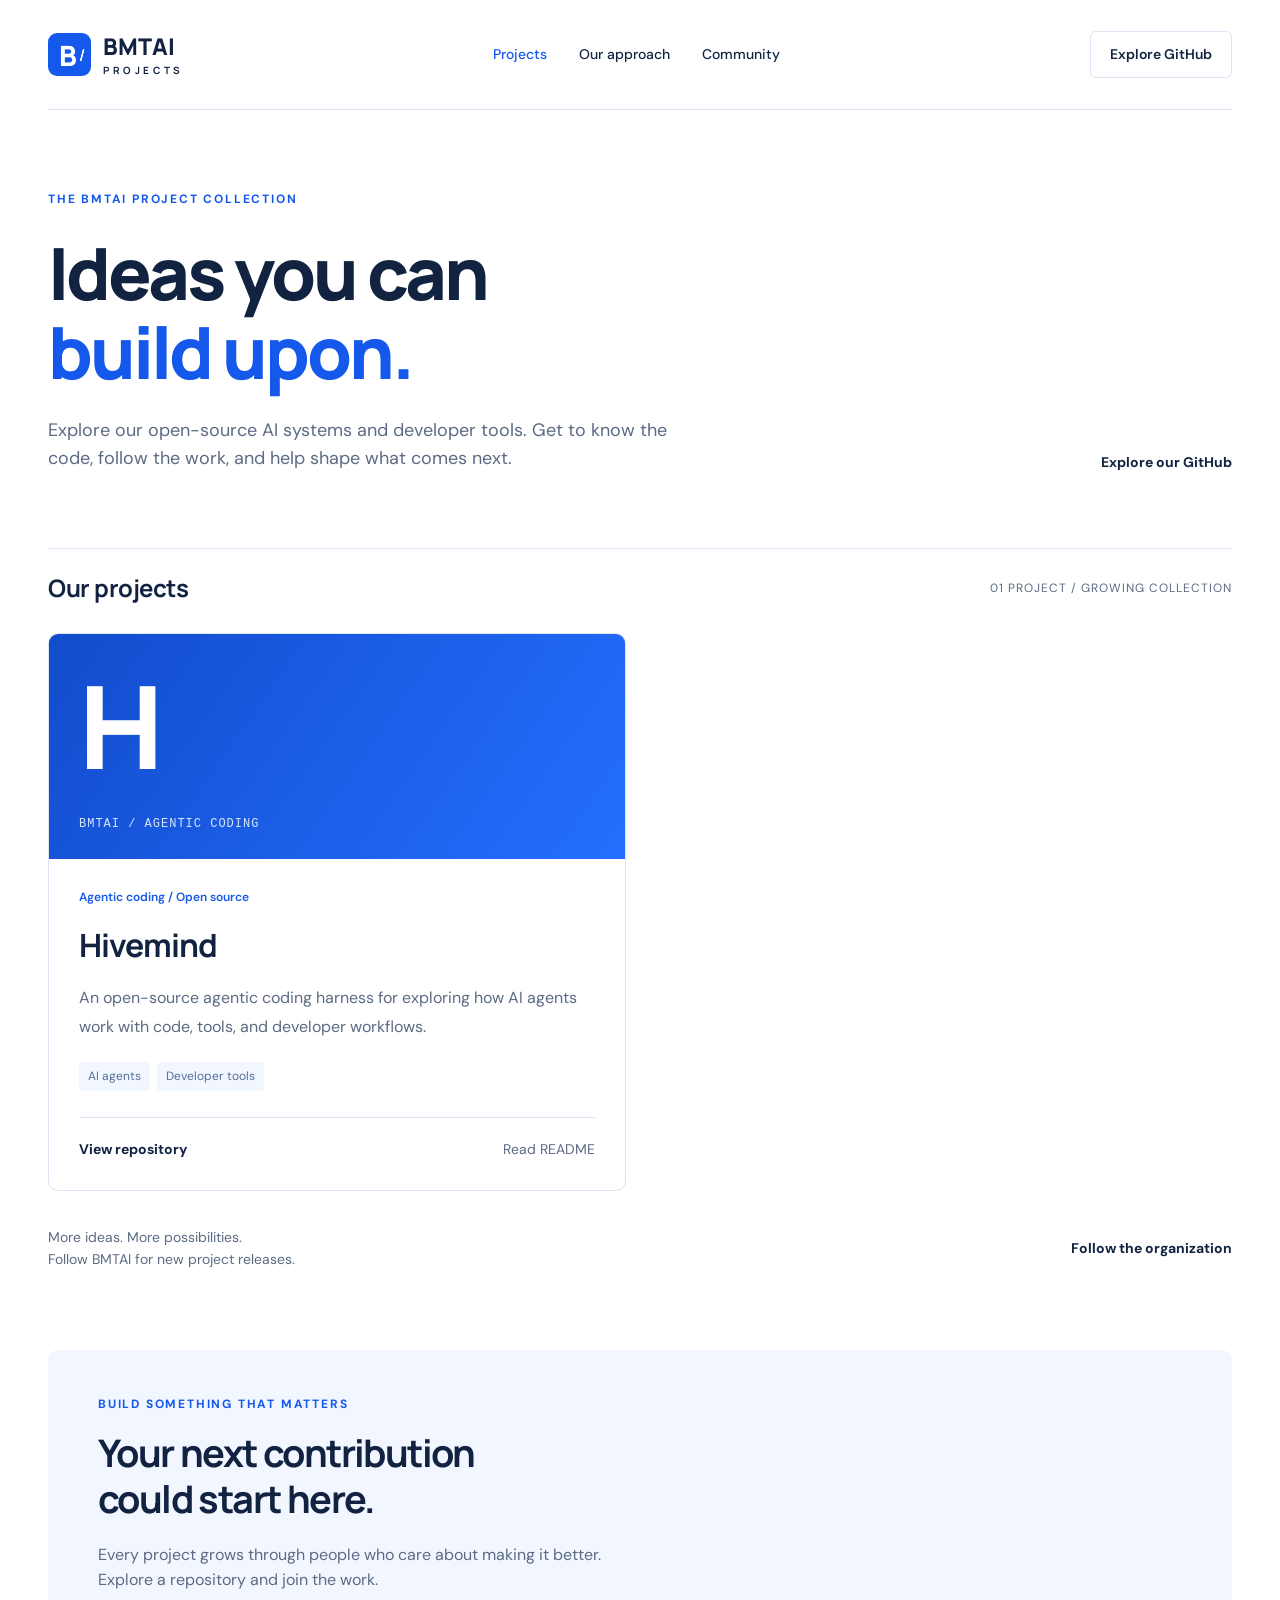
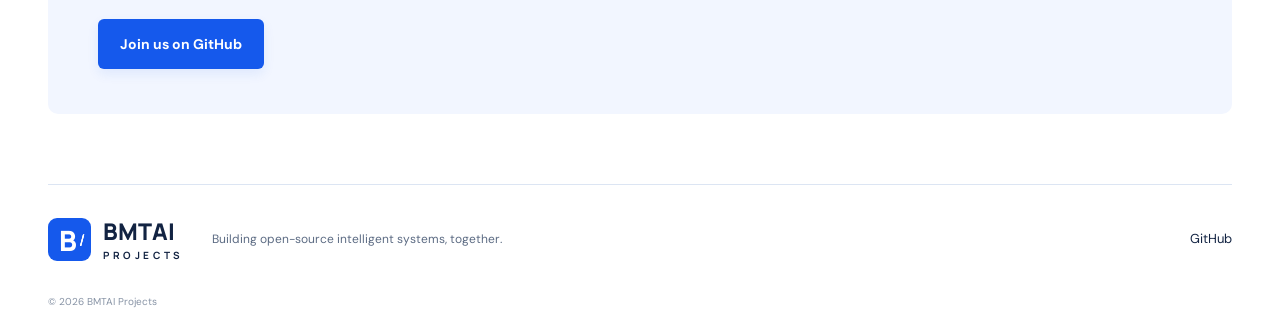
==== projects/index.html @ 1eac85c7 "Initial commit: BMTAI website" ====
<!doctype html>
<html lang="en"><head><meta charset="utf-8"><meta name="viewport" content="width=device-width,initial-scale=1"><meta name="description" content="BMTAI Projects builds open-source AI systems and developer tools. Built openly, for people who build."><meta name="theme-color" content="#1559ec"><title>Projects — BMTAI Projects</title><link rel="icon" href="/favicon.svg"><link rel="stylesheet" href="/style.css"></head>
<body><header class="wrap"><a class="brand" href="/" aria-label="BMTAI home"><span class="mark">B<span>///</span></span><span>BMTAI<span class="brand-sub">PROJECTS</span></span></a><nav aria-label="Main navigation"><a href="/projects/" aria-current="page">Projects</a><a href="/#approach">Our approach</a><a href="/#community">Community</a></nav><a class="nav-cta" href="https://github.com/bmtai-projects">Explore GitHub</a></header>
<main><section class="projects-intro wrap"><div class="eyebrow">THE BMTAI PROJECT COLLECTION</div><h1>Ideas you can<br><em>build upon.</em></h1><div class="intro-row"><p>Explore our open-source AI systems and developer tools. Get to know the code, follow the work, and help shape what comes next.</p><a class="text-link" href="https://github.com/bmtai-projects">Explore our GitHub</a></div></section><section class="project-collection wrap" aria-label="Project collection"><div class="collection-heading"><h2>Our projects</h2><span>01 PROJECT / GROWING COLLECTION</span></div><div class="project-grid" id="project-grid"></div><div class="collection-footer"><p>More ideas. More possibilities.<br>Follow BMTAI for new project releases.</p><a class="text-link" href="https://github.com/bmtai-projects">Follow the organization</a></div></section><section class="project-invitation wrap"><div class="eyebrow">BUILD SOMETHING THAT MATTERS</div><h2>Your next contribution<br>could start here.</h2><p>Every project grows through people who care about making it better.<br>Explore a repository and join the work.</p><a class="button primary" href="https://github.com/bmtai-projects">Join us on GitHub</a></section></main><footer class="wrap"><a class="brand" href="/"><span class="mark">B<span>///</span></span><span>BMTAI<span class="brand-sub">PROJECTS</span></span></a><p>Building open-source intelligent systems, together.</p><a href="https://github.com/bmtai-projects">GitHub</a><small>© <span id="year">2026</span> BMTAI Projects</small></footer><script>document.getElementById('year').textContent=new Date().getFullYear();</script><script src="/projects.js"></script></body></html>
---- style.css ----
@import url('https://fonts.googleapis.com/css2?family=DM+Sans:wght@400;500;600;700&family=Manrope:wght@400;500;600;700;800&display=swap');
:root{--blue:#1559ec;--ink:#122342;--muted:#5c6b83;--pale:#f2f6ff;--line:#dce5f3}*{box-sizing:border-box}html{scroll-behavior:smooth;scroll-padding-top:30px}body{margin:0;background:white;color:var(--ink);font-family:'DM Sans',Arial,sans-serif;font-size:16px;line-height:1.6}a{color:inherit;text-decoration:none}a:focus-visible{outline:3px solid #85b3ff;outline-offset:5px}button,a{-webkit-tap-highlight-color:transparent}.wrap{width:min(1200px,calc(100% - 96px));margin:auto}header{height:110px;display:flex;align-items:center;justify-content:space-between;border-bottom:1px solid var(--line)}.brand{display:flex;align-items:center;gap:12px;font-family:Manrope,Arial,sans-serif;font-size:23px;font-weight:800;line-height:1}.mark{background:var(--blue);color:white;width:43px;height:43px;display:flex;align-items:center;justify-content:center;border-radius:9px;font-size:28px;position:relative;overflow:hidden}.mark span{font-size:16px;margin-left:2px;letter-spacing:-4px;font-weight:400}.brand-sub{display:block;font-size:10px;letter-spacing:3.6px;margin-top:7px;font-weight:700}nav{display:flex;gap:32px;font-size:14px;font-weight:500}nav a:hover,.text-link:hover{color:var(--blue)}.nav-cta{font-size:14px;border:1px solid var(--line);padding:11px 19px;border-radius:6px;font-weight:600}.nav-cta span{margin-left:15px}.hero{padding:92px 0 86px;display:grid;grid-template-columns:1.1fr 1fr;gap:72px;align-items:center}.eyebrow{font-size:12px;font-weight:700;letter-spacing:1.8px;color:var(--blue);display:flex;align-items:center;gap:10px}.eyebrow>span{width:7px;height:7px;background:var(--blue);border-radius:50%}h1,h2,h3,p{margin:0}h1,h2,h3{font-family:Manrope,Arial,sans-serif}h1{font-size:clamp(44px,4.7vw,66px);line-height:1.13;letter-spacing:-3px;font-weight:800;margin:24px 0}em{font-style:normal;color:var(--blue)}.hero-copy>p{font-size:18px;max-width:470px;color:var(--muted);line-height:1.75}.actions{display:flex;align-items:center;gap:28px;margin-top:34px}.button{display:inline-flex;align-items:center;justify-content:center;border-radius:6px;padding:14px 22px;font-size:14px;font-weight:700;transition:background .2s,transform .2s}.primary{background:var(--blue);color:white;box-shadow:0 5px 12px #1559ec16}.primary:hover{background:#1044b7;transform:translateY(-2px)}.text-link{font-size:14px;font-weight:700}.text-link span{margin-left:10px}.hero-foot{margin-top:46px;display:flex;gap:22px;color:var(--muted);font-size:12px}.hero-foot span:before{content:'✓';color:var(--blue);margin-right:8px}.system{background:linear-gradient(145deg,#f5f8ff,#eaf1ff);border:1px solid #dde8fb;border-radius:14px;padding:24px 30px;position:relative;box-shadow:0 25px 70px #1947980c}.sys-top,.sys-bottom{display:flex;justify-content:space-between;font-family:monospace;color:#667da1;font-size:10px;letter-spacing:1px}.intent{display:flex;align-items:center;gap:14px;background:white;border:1px solid var(--line);border-radius:8px;margin:35px auto 0;width:82%;padding:16px}.node-icon{background:var(--pale);color:var(--blue);padding:7px;font-weight:700}.intent small{display:block;font-size:9px;color:#8290a8;letter-spacing:1px}.intent strong{font-size:15px}.plus{margin-left:auto;color:var(--blue)}.line{height:29px;width:1px;background:#9db9ed;margin:auto}.core{margin:auto;background:var(--blue);color:white;border-radius:10px;width:90%;padding:20px 24px;box-shadow:0 10px 20px #1559ec25}.core-head{display:flex;align-items:center;gap:10px}.core-head span{font-weight:800;border:1px solid #ffffff60;padding:1px 7px;border-radius:4px}.core-head small{font-size:9px;letter-spacing:1.5px;color:#c8dbff}.core h2{font-size:31px;letter-spacing:-1px;margin-top:12px}.core p{font-size:13px;color:#d5e3ff}.mini-nodes{display:flex;gap:8px;margin-top:18px}.mini-nodes span{border:1px solid #ffffff40;background:#ffffff10;flex:1;text-align:center;padding:7px;font-size:12px;border-radius:4px}.branches{width:74%;display:flex;justify-content:space-between;height:35px;margin:auto}.branches div{width:1px;background:#9db9ed}.outputs{display:flex;gap:10px}.outputs>span{flex:1;background:white;border:1px solid var(--line);border-radius:6px;text-align:center;padding:13px 5px;font-size:11px}.outputs b{display:block;font-size:18px;color:var(--blue);margin-bottom:4px}.sys-bottom{margin-top:28px;font-size:9px;letter-spacing:.5px}.principle-strip{border-block:1px solid var(--line)}.principle-strip>.wrap{display:flex;align-items:center;justify-content:space-between;padding:27px 0}.principle-strip span{font-size:12px;color:var(--muted);line-height:1.5}.principle-strip strong{color:var(--ink);font-size:14px}.principle-strip p{font-family:Manrope;font-weight:600;font-size:17px}.principle-strip i{font-style:normal;color:#b7c9e7}.work{padding:94px 0}.section-heading{display:flex;justify-content:space-between;align-items:end;gap:40px;margin-bottom:42px}h2{font-size:42px;line-height:1.2;letter-spacing:-1.6px;margin-top:16px}.section-heading>p{color:var(--muted);font-size:15px;max-width:350px;padding-bottom:4px}.project{border:1px solid var(--line);border-radius:12px;display:grid;grid-template-columns:1.15fr 1fr;overflow:hidden}.project-info{padding:40px}.project-meta{display:flex;gap:15px;color:var(--blue);font-size:10px;font-weight:700;letter-spacing:1.2px}.project-meta span+span{color:var(--muted)}.project h3{font-size:43px;letter-spacing:-1.5px;margin:21px 0 15px;display:flex;justify-content:space-between}.project h3>span{font-size:16px;color:#bdcbe0;font-weight:400;margin-top:15px}.project-info>p{color:var(--muted);font-size:16px;max-width:430px}.tags{display:flex;gap:7px;flex-wrap:wrap;margin:23px 0 30px}.tags span{font-size:10px;background:var(--pale);padding:5px 9px;border-radius:4px;color:#536e99}.project-note{background:var(--pale);padding:34px 40px;display:flex;flex-direction:column;justify-content:space-between;border-left:1px solid var(--line)}.large-symbol{font-family:monospace;font-size:90px;letter-spacing:-15px;color:#b1caff;line-height:1.2}.large-symbol span{color:var(--blue);font-size:72px;padding:0 13px}.project-note small{font-size:9px;color:var(--blue);letter-spacing:1.2px;font-weight:700}.project-note p{font-size:18px;margin:11px 0 23px;line-height:1.7}.project-note a{font-size:12px;color:var(--blue);font-weight:700}.project-note a span{margin-left:10px}.repo-link{display:flex;justify-content:space-between;margin-top:22px;font-size:13px;color:var(--muted)}.approach{background:#f7f9fd;border-block:1px solid var(--line);padding:80px 0}.values{display:grid;grid-template-columns:repeat(3,1fr);gap:50px}.values article>span{display:block;font-size:12px;color:var(--blue);margin-bottom:22px}.values h3{font-size:20px;letter-spacing:-.5px;margin-bottom:13px}.values p{font-size:14px;color:var(--muted);line-height:1.8}.community{display:grid;grid-template-columns:1fr 1fr;gap:90px;padding:96px 0}.community h2{font-size:43px}.community p{color:var(--muted);font-size:15px;margin:22px 0 28px}.contribute{align-self:center}.contribute a{display:flex;gap:24px;align-items:center;padding:24px 0;border-bottom:1px solid var(--line)}.contribute a:first-child{border-top:1px solid var(--line)}.contribute a>span{color:var(--blue);font-size:12px}.contribute h3{font-size:18px}.contribute p{font-size:13px;margin:5px 0 0}.contribute b{margin-left:auto;font-weight:400;color:var(--blue)}.contribute a:hover h3{color:var(--blue)}footer{padding:33px 0 26px;border-top:1px solid var(--line);display:grid;grid-template-columns:auto 1fr auto;align-items:center;gap:28px}footer p{font-size:12px;color:var(--muted)}footer>a:last-of-type{font-size:13px}footer small{font-size:10px;color:#8793a5;grid-column:1/-1;margin-top:5px}section[id]{scroll-margin-top:25px}@media(min-width:1600px){.hero{padding:115px 0}h1{font-size:70px}}@media(max-width:1000px){.wrap{width:calc(100% - 48px)}.hero{gap:30px;padding:65px 0}h1{font-size:49px;letter-spacing:-2px}.system{padding:20px}.values{gap:28px}.community{gap:45px}.project-info,.project-note{padding:30px}.tags{gap:5px}nav{gap:20px}}@media(max-width:720px){.wrap{width:calc(100% - 40px)}header{height:85px}.brand{font-size:20px}.mark{width:36px;height:36px;font-size:24px}.brand-sub{font-size:9px}nav{display:none}.nav-cta{font-size:12px;padding:9px 12px}.nav-cta span{margin-left:7px}.hero{grid-template-columns:1fr;padding:55px 0;gap:42px}h1{font-size:49px;letter-spacing:-2px}.hero-copy>p{font-size:17px}.hero-foot{margin-top:30px}.system{max-width:470px;width:100%;margin:auto;padding:24px}.principle-strip>.wrap{flex-wrap:wrap;gap:18px;padding:22px 0}.principle-strip span{width:100%}.principle-strip p{font-size:12px}.principle-strip i{font-size:12px}.work{padding:60px 0}.section-heading{display:block;margin-bottom:30px}h2,.community h2{font-size:35px}.section-heading>p{margin-top:20px}.project{grid-template-columns:1fr}.project-note{border-left:0;border-top:1px solid var(--line);gap:20px}.project-info{padding:27px}.project h3{font-size:38px}.repo-link{display:block}.repo-link a{display:inline-block;margin-top:12px}.approach{padding:55px 0}.values{grid-template-columns:1fr;gap:30px}.values article>span{margin-bottom:9px}.values h3{margin-bottom:7px}.community{grid-template-columns:1fr;padding:60px 0;gap:35px}footer{grid-template-columns:1fr auto;gap:22px}footer p{grid-column:1/-1;grid-row:2}footer small{margin:0}.eyebrow{font-size:10px}.actions{gap:20px}.button{padding:13px 18px}.hero-foot{font-size:11px;gap:16px}}@media(prefers-reduced-motion:reduce){html{scroll-behavior:auto}*{transition:none!important}}
/* Company identity and expandable project collection */
.company-hero{padding:78px 0 70px}.company-hero h1{font-size:clamp(46px,6.6vw,88px);line-height:1.07;letter-spacing:-4px;margin:28px 0 35px}.hero-bottom{display:flex;justify-content:space-between;align-items:center;gap:40px}.hero-bottom>p{max-width:535px;color:var(--muted);font-size:18px;line-height:1.75}.hero-bottom .actions{margin:0;flex-shrink:0;gap:22px}.brand-panel{margin-top:55px;padding:30px 42px;background:var(--blue);color:white;min-height:340px;display:grid;grid-template-columns:1.4fr 1fr;border-radius:10px;position:relative;overflow:hidden}.brand-panel:after{content:'';position:absolute;width:340px;height:340px;border:60px solid #ffffff09;border-radius:50%;right:-110px;top:25px;pointer-events:none}.panel-top{grid-column:1/-1;display:flex;justify-content:space-between;font-family:monospace;font-size:12px;letter-spacing:1px;color:#d1e0ff}.panel-title{font-family:Manrope,Arial,sans-serif;font-size:60px;font-weight:700;line-height:1.1;letter-spacing:-2px;margin:25px 0 8px}.panel-title span{color:#a8c8ff}.panel-bottom{display:flex;flex-direction:column;justify-content:space-between;padding:35px 0 10px;z-index:1}.panel-bottom p{font-size:19px;line-height:1.75;color:#e0eaff}.panel-bottom>span{font-size:12px;letter-spacing:1.5px;color:#b8d2ff}.focus{padding:40px 0 85px}.focus-grid{display:grid;grid-template-columns:repeat(3,1fr);gap:35px}.focus-grid article{padding:28px 0;border-top:2px solid var(--blue)}.focus-icon{font-family:monospace;color:var(--blue);font-size:14px}.focus-grid h3{font-size:23px;margin:23px 0 13px;letter-spacing:-.5px}.focus-grid p{font-size:16px;line-height:1.8;color:var(--muted)}.portfolio-callout{display:flex;align-items:center;justify-content:space-between;gap:30px;background:var(--pale);padding:30px 35px;border-radius:8px;margin-top:28px}.portfolio-callout h3{font-size:22px}.portfolio-callout p{font-size:15px;color:var(--muted);margin-top:8px}.projects-intro{padding:80px 0 55px}.projects-intro h1{font-size:72px;line-height:1.1}.intro-row{display:flex;justify-content:space-between;align-items:end;gap:30px}.intro-row p{font-size:18px;color:var(--muted);max-width:620px}.intro-row a{white-space:nowrap}.project-collection{padding:20px 0 80px}.collection-heading{display:flex;align-items:center;justify-content:space-between;border-top:1px solid var(--line);padding:25px 0 30px}.collection-heading h2{font-size:24px;letter-spacing:-.5px;margin:0}.collection-heading>span{font-size:12px;letter-spacing:1px;color:var(--muted)}.project-grid{display:grid;grid-template-columns:repeat(2,minmax(0,1fr));gap:28px}.project-card{border:1px solid var(--line);border-radius:10px;overflow:hidden;transition:box-shadow .2s,transform .2s}.project-card:hover{box-shadow:0 15px 35px #143a7310;transform:translateY(-3px)}.card-visual{background:linear-gradient(125deg,#124ccc,#246fff);height:225px;padding:25px 30px;display:flex;flex-direction:column;justify-content:space-between;color:white}.card-visual>span{font-family:Manrope,Arial,sans-serif;font-weight:800;font-size:115px;line-height:1.15;letter-spacing:-5px}.card-visual small{font-family:monospace;font-size:12px;letter-spacing:1px;color:#d4e4ff}.card-content{padding:29px 30px}.card-category{font-size:12px;color:var(--blue);font-weight:600}.card-content h3{font-size:32px;letter-spacing:-1px;margin:13px 0}.card-content>p{font-size:16px;line-height:1.8;color:var(--muted)}.card-content .tags{margin:20px 0 26px}.card-content .tags span{font-size:12px}.card-links{display:flex;align-items:center;justify-content:space-between;border-top:1px solid var(--line);padding-top:20px;gap:15px}.card-links>a{font-size:14px}.card-links>a:last-child{color:var(--muted)}.collection-footer{margin-top:35px;display:flex;align-items:center;justify-content:space-between;gap:20px}.collection-footer p{font-size:14px;color:var(--muted)}.project-invitation{background:var(--pale);padding:45px 50px;margin-bottom:70px;border-radius:10px}.project-invitation h2{font-size:38px}.project-invitation p{font-size:16px;color:var(--muted);margin:20px 0 26px}nav a[aria-current=page]{color:var(--blue)}.values p,.community p{font-size:16px}.contribute p,nav,.nav-cta,.hero-foot{font-size:14px}
@media(max-width:1000px){.hero-bottom{align-items:start;flex-direction:column;gap:25px}.company-hero h1{font-size:66px}.brand-panel{min-height:320px}.panel-title{font-size:53px}.focus-grid{gap:24px}.projects-intro h1{font-size:62px}}
@media(max-width:720px){.company-hero{padding:48px 0}.company-hero h1,.projects-intro h1{font-size:clamp(39px,9.7vw,58px);letter-spacing:-2px}.hero-bottom>p,.intro-row p{font-size:17px}.hero-bottom .actions{flex-wrap:wrap;gap:18px}.brand-panel{margin-top:35px;padding:23px;grid-template-columns:1fr;min-height:0}.panel-top{font-size:10px;gap:25px}.panel-top>span:last-child{display:none}.panel-title{font-size:48px;margin-top:28px}.panel-bottom{padding-top:24px;gap:25px}.panel-bottom p{font-size:17px}.focus{padding:15px 0 55px}.focus-grid{grid-template-columns:1fr;gap:7px}.focus-grid article{padding:22px 0}.focus-grid h3{margin-top:13px}.portfolio-callout{align-items:start;flex-direction:column;padding:25px;gap:20px}.projects-intro{padding:48px 0 35px}.intro-row{flex-direction:column;align-items:start;gap:20px}.project-grid{grid-template-columns:1fr}.collection-heading{gap:20px;align-items:start}.collection-heading>span{max-width:125px;font-size:10px}.collection-heading h2{font-size:22px}.card-content{padding:25px}.collection-footer{flex-direction:column;align-items:start}.project-invitation{padding:30px 25px;margin-bottom:45px}.project-invitation h2{font-size:30px}.project-collection{padding-bottom:45px}header{flex-wrap:wrap;height:auto;min-height:110px;padding:15px 0;gap:14px}nav{display:flex;order:3;width:100%;justify-content:space-between;font-size:14px;gap:10px}.brand-sub{font-size:10px}}
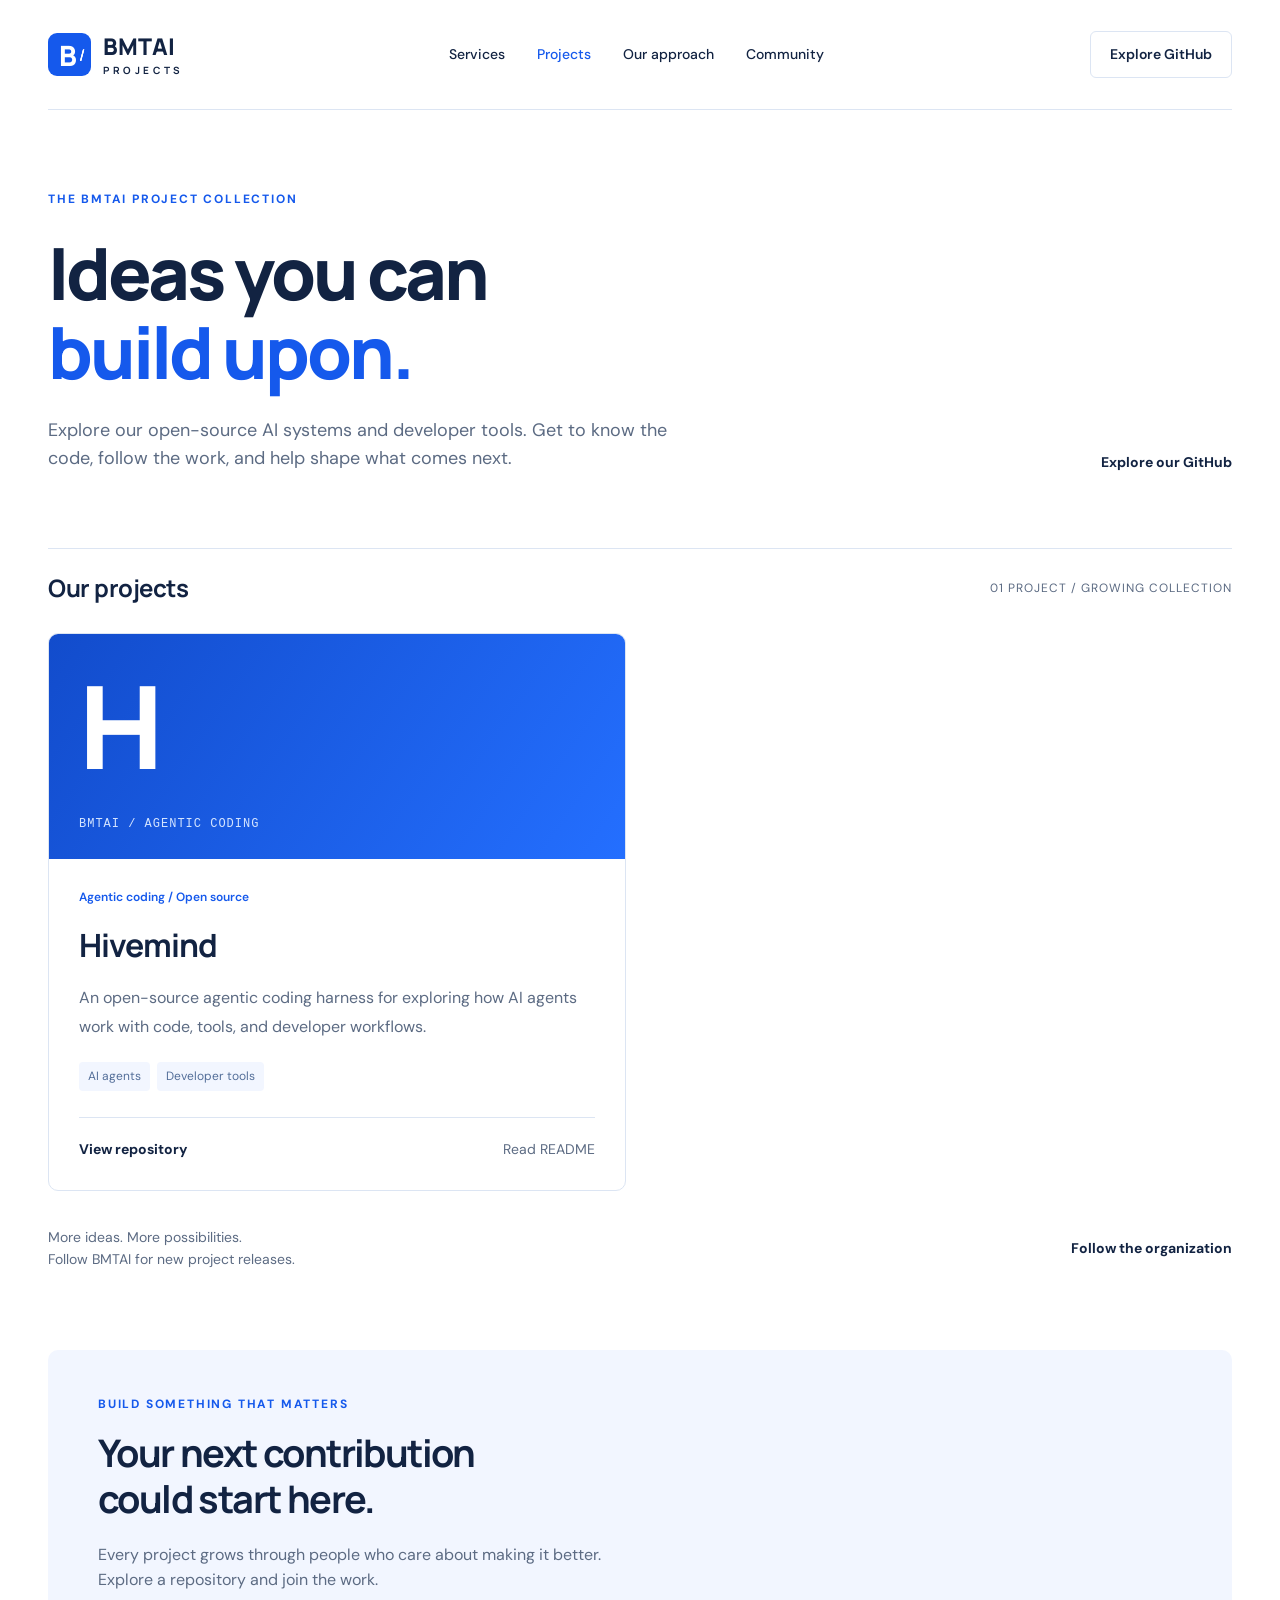
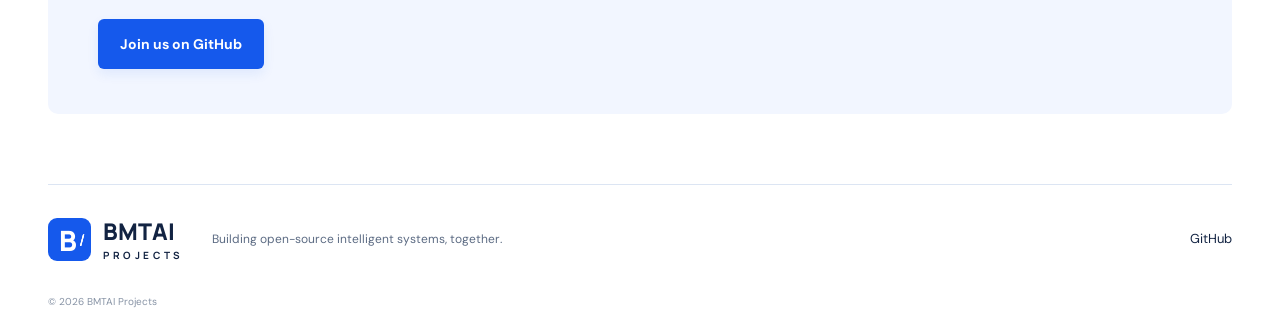
==== commit 9f014d39: "Redesign home page with services section and CSS signal animations Co-Authored-By: Claude Opus 5.5 <" ====
--- a/projects/index.html
+++ b/projects/index.html
@@ -1,4 +1,4 @@
 <!doctype html>
 <html lang="en"><head><meta charset="utf-8"><meta name="viewport" content="width=device-width,initial-scale=1"><meta name="description" content="BMTAI Projects builds open-source AI systems and developer tools. Built openly, for people who build."><meta name="theme-color" content="#1559ec"><title>Projects — BMTAI Projects</title><link rel="icon" href="/favicon.svg"><link rel="stylesheet" href="/style.css"></head>
-<body><header class="wrap"><a class="brand" href="/" aria-label="BMTAI home"><span class="mark">B<span>///</span></span><span>BMTAI<span class="brand-sub">PROJECTS</span></span></a><nav aria-label="Main navigation"><a href="/projects/" aria-current="page">Projects</a><a href="/#approach">Our approach</a><a href="/#community">Community</a></nav><a class="nav-cta" href="https://github.com/bmtai-projects">Explore GitHub</a></header>
+<body><header class="wrap"><a class="brand" href="/" aria-label="BMTAI home"><span class="mark">B<span>///</span></span><span>BMTAI<span class="brand-sub">PROJECTS</span></span></a><nav aria-label="Main navigation"><a href="/#services">Services</a><a href="/projects/" aria-current="page">Projects</a><a href="/#approach">Our approach</a><a href="/#community">Community</a></nav><a class="nav-cta" href="https://github.com/bmtai-projects">Explore GitHub</a></header>
 <main><section class="projects-intro wrap"><div class="eyebrow">THE BMTAI PROJECT COLLECTION</div><h1>Ideas you can<br><em>build upon.</em></h1><div class="intro-row"><p>Explore our open-source AI systems and developer tools. Get to know the code, follow the work, and help shape what comes next.</p><a class="text-link" href="https://github.com/bmtai-projects">Explore our GitHub</a></div></section><section class="project-collection wrap" aria-label="Project collection"><div class="collection-heading"><h2>Our projects</h2><span>01 PROJECT / GROWING COLLECTION</span></div><div class="project-grid" id="project-grid"></div><div class="collection-footer"><p>More ideas. More possibilities.<br>Follow BMTAI for new project releases.</p><a class="text-link" href="https://github.com/bmtai-projects">Follow the organization</a></div></section><section class="project-invitation wrap"><div class="eyebrow">BUILD SOMETHING THAT MATTERS</div><h2>Your next contribution<br>could start here.</h2><p>Every project grows through people who care about making it better.<br>Explore a repository and join the work.</p><a class="button primary" href="https://github.com/bmtai-projects">Join us on GitHub</a></section></main><footer class="wrap"><a class="brand" href="/"><span class="mark">B<span>///</span></span><span>BMTAI<span class="brand-sub">PROJECTS</span></span></a><p>Building open-source intelligent systems, together.</p><a href="https://github.com/bmtai-projects">GitHub</a><small>© <span id="year">2026</span> BMTAI Projects</small></footer><script>document.getElementById('year').textContent=new Date().getFullYear();</script><script src="/projects.js"></script></body></html>
--- a/style.css
+++ b/style.css
@@ -1,6 +1,153 @@
 @import url('https://fonts.googleapis.com/css2?family=DM+Sans:wght@400;500;600;700&family=Manrope:wght@400;500;600;700;800&display=swap');
 :root{--blue:#1559ec;--ink:#122342;--muted:#5c6b83;--pale:#f2f6ff;--line:#dce5f3}*{box-sizing:border-box}html{scroll-behavior:smooth;scroll-padding-top:30px}body{margin:0;background:white;color:var(--ink);font-family:'DM Sans',Arial,sans-serif;font-size:16px;line-height:1.6}a{color:inherit;text-decoration:none}a:focus-visible{outline:3px solid #85b3ff;outline-offset:5px}button,a{-webkit-tap-highlight-color:transparent}.wrap{width:min(1200px,calc(100% - 96px));margin:auto}header{height:110px;display:flex;align-items:center;justify-content:space-between;border-bottom:1px solid var(--line)}.brand{display:flex;align-items:center;gap:12px;font-family:Manrope,Arial,sans-serif;font-size:23px;font-weight:800;line-height:1}.mark{background:var(--blue);color:white;width:43px;height:43px;display:flex;align-items:center;justify-content:center;border-radius:9px;font-size:28px;position:relative;overflow:hidden}.mark span{font-size:16px;margin-left:2px;letter-spacing:-4px;font-weight:400}.brand-sub{display:block;font-size:10px;letter-spacing:3.6px;margin-top:7px;font-weight:700}nav{display:flex;gap:32px;font-size:14px;font-weight:500}nav a:hover,.text-link:hover{color:var(--blue)}.nav-cta{font-size:14px;border:1px solid var(--line);padding:11px 19px;border-radius:6px;font-weight:600}.nav-cta span{margin-left:15px}.hero{padding:92px 0 86px;display:grid;grid-template-columns:1.1fr 1fr;gap:72px;align-items:center}.eyebrow{font-size:12px;font-weight:700;letter-spacing:1.8px;color:var(--blue);display:flex;align-items:center;gap:10px}.eyebrow>span{width:7px;height:7px;background:var(--blue);border-radius:50%}h1,h2,h3,p{margin:0}h1,h2,h3{font-family:Manrope,Arial,sans-serif}h1{font-size:clamp(44px,4.7vw,66px);line-height:1.13;letter-spacing:-3px;font-weight:800;margin:24px 0}em{font-style:normal;color:var(--blue)}.hero-copy>p{font-size:18px;max-width:470px;color:var(--muted);line-height:1.75}.actions{display:flex;align-items:center;gap:28px;margin-top:34px}.button{display:inline-flex;align-items:center;justify-content:center;border-radius:6px;padding:14px 22px;font-size:14px;font-weight:700;transition:background .2s,transform .2s}.primary{background:var(--blue);color:white;box-shadow:0 5px 12px #1559ec16}.primary:hover{background:#1044b7;transform:translateY(-2px)}.text-link{font-size:14px;font-weight:700}.text-link span{margin-left:10px}.hero-foot{margin-top:46px;display:flex;gap:22px;color:var(--muted);font-size:12px}.hero-foot span:before{content:'✓';color:var(--blue);margin-right:8px}.system{background:linear-gradient(145deg,#f5f8ff,#eaf1ff);border:1px solid #dde8fb;border-radius:14px;padding:24px 30px;position:relative;box-shadow:0 25px 70px #1947980c}.sys-top,.sys-bottom{display:flex;justify-content:space-between;font-family:monospace;color:#667da1;font-size:10px;letter-spacing:1px}.intent{display:flex;align-items:center;gap:14px;background:white;border:1px solid var(--line);border-radius:8px;margin:35px auto 0;width:82%;padding:16px}.node-icon{background:var(--pale);color:var(--blue);padding:7px;font-weight:700}.intent small{display:block;font-size:9px;color:#8290a8;letter-spacing:1px}.intent strong{font-size:15px}.plus{margin-left:auto;color:var(--blue)}.line{height:29px;width:1px;background:#9db9ed;margin:auto}.core{margin:auto;background:var(--blue);color:white;border-radius:10px;width:90%;padding:20px 24px;box-shadow:0 10px 20px #1559ec25}.core-head{display:flex;align-items:center;gap:10px}.core-head span{font-weight:800;border:1px solid #ffffff60;padding:1px 7px;border-radius:4px}.core-head small{font-size:9px;letter-spacing:1.5px;color:#c8dbff}.core h2{font-size:31px;letter-spacing:-1px;margin-top:12px}.core p{font-size:13px;color:#d5e3ff}.mini-nodes{display:flex;gap:8px;margin-top:18px}.mini-nodes span{border:1px solid #ffffff40;background:#ffffff10;flex:1;text-align:center;padding:7px;font-size:12px;border-radius:4px}.branches{width:74%;display:flex;justify-content:space-between;height:35px;margin:auto}.branches div{width:1px;background:#9db9ed}.outputs{display:flex;gap:10px}.outputs>span{flex:1;background:white;border:1px solid var(--line);border-radius:6px;text-align:center;padding:13px 5px;font-size:11px}.outputs b{display:block;font-size:18px;color:var(--blue);margin-bottom:4px}.sys-bottom{margin-top:28px;font-size:9px;letter-spacing:.5px}.principle-strip{border-block:1px solid var(--line)}.principle-strip>.wrap{display:flex;align-items:center;justify-content:space-between;padding:27px 0}.principle-strip span{font-size:12px;color:var(--muted);line-height:1.5}.principle-strip strong{color:var(--ink);font-size:14px}.principle-strip p{font-family:Manrope;font-weight:600;font-size:17px}.principle-strip i{font-style:normal;color:#b7c9e7}.work{padding:94px 0}.section-heading{display:flex;justify-content:space-between;align-items:end;gap:40px;margin-bottom:42px}h2{font-size:42px;line-height:1.2;letter-spacing:-1.6px;margin-top:16px}.section-heading>p{color:var(--muted);font-size:15px;max-width:350px;padding-bottom:4px}.project{border:1px solid var(--line);border-radius:12px;display:grid;grid-template-columns:1.15fr 1fr;overflow:hidden}.project-info{padding:40px}.project-meta{display:flex;gap:15px;color:var(--blue);font-size:10px;font-weight:700;letter-spacing:1.2px}.project-meta span+span{color:var(--muted)}.project h3{font-size:43px;letter-spacing:-1.5px;margin:21px 0 15px;display:flex;justify-content:space-between}.project h3>span{font-size:16px;color:#bdcbe0;font-weight:400;margin-top:15px}.project-info>p{color:var(--muted);font-size:16px;max-width:430px}.tags{display:flex;gap:7px;flex-wrap:wrap;margin:23px 0 30px}.tags span{font-size:10px;background:var(--pale);padding:5px 9px;border-radius:4px;color:#536e99}.project-note{background:var(--pale);padding:34px 40px;display:flex;flex-direction:column;justify-content:space-between;border-left:1px solid var(--line)}.large-symbol{font-family:monospace;font-size:90px;letter-spacing:-15px;color:#b1caff;line-height:1.2}.large-symbol span{color:var(--blue);font-size:72px;padding:0 13px}.project-note small{font-size:9px;color:var(--blue);letter-spacing:1.2px;font-weight:700}.project-note p{font-size:18px;margin:11px 0 23px;line-height:1.7}.project-note a{font-size:12px;color:var(--blue);font-weight:700}.project-note a span{margin-left:10px}.repo-link{display:flex;justify-content:space-between;margin-top:22px;font-size:13px;color:var(--muted)}.approach{background:#f7f9fd;border-block:1px solid var(--line);padding:80px 0}.values{display:grid;grid-template-columns:repeat(3,1fr);gap:50px}.values article>span{display:block;font-size:12px;color:var(--blue);margin-bottom:22px}.values h3{font-size:20px;letter-spacing:-.5px;margin-bottom:13px}.values p{font-size:14px;color:var(--muted);line-height:1.8}.community{display:grid;grid-template-columns:1fr 1fr;gap:90px;padding:96px 0}.community h2{font-size:43px}.community p{color:var(--muted);font-size:15px;margin:22px 0 28px}.contribute{align-self:center}.contribute a{display:flex;gap:24px;align-items:center;padding:24px 0;border-bottom:1px solid var(--line)}.contribute a:first-child{border-top:1px solid var(--line)}.contribute a>span{color:var(--blue);font-size:12px}.contribute h3{font-size:18px}.contribute p{font-size:13px;margin:5px 0 0}.contribute b{margin-left:auto;font-weight:400;color:var(--blue)}.contribute a:hover h3{color:var(--blue)}footer{padding:33px 0 26px;border-top:1px solid var(--line);display:grid;grid-template-columns:auto 1fr auto;align-items:center;gap:28px}footer p{font-size:12px;color:var(--muted)}footer>a:last-of-type{font-size:13px}footer small{font-size:10px;color:#8793a5;grid-column:1/-1;margin-top:5px}section[id]{scroll-margin-top:25px}@media(min-width:1600px){.hero{padding:115px 0}h1{font-size:70px}}@media(max-width:1000px){.wrap{width:calc(100% - 48px)}.hero{gap:30px;padding:65px 0}h1{font-size:49px;letter-spacing:-2px}.system{padding:20px}.values{gap:28px}.community{gap:45px}.project-info,.project-note{padding:30px}.tags{gap:5px}nav{gap:20px}}@media(max-width:720px){.wrap{width:calc(100% - 40px)}header{height:85px}.brand{font-size:20px}.mark{width:36px;height:36px;font-size:24px}.brand-sub{font-size:9px}nav{display:none}.nav-cta{font-size:12px;padding:9px 12px}.nav-cta span{margin-left:7px}.hero{grid-template-columns:1fr;padding:55px 0;gap:42px}h1{font-size:49px;letter-spacing:-2px}.hero-copy>p{font-size:17px}.hero-foot{margin-top:30px}.system{max-width:470px;width:100%;margin:auto;padding:24px}.principle-strip>.wrap{flex-wrap:wrap;gap:18px;padding:22px 0}.principle-strip span{width:100%}.principle-strip p{font-size:12px}.principle-strip i{font-size:12px}.work{padding:60px 0}.section-heading{display:block;margin-bottom:30px}h2,.community h2{font-size:35px}.section-heading>p{margin-top:20px}.project{grid-template-columns:1fr}.project-note{border-left:0;border-top:1px solid var(--line);gap:20px}.project-info{padding:27px}.project h3{font-size:38px}.repo-link{display:block}.repo-link a{display:inline-block;margin-top:12px}.approach{padding:55px 0}.values{grid-template-columns:1fr;gap:30px}.values article>span{margin-bottom:9px}.values h3{margin-bottom:7px}.community{grid-template-columns:1fr;padding:60px 0;gap:35px}footer{grid-template-columns:1fr auto;gap:22px}footer p{grid-column:1/-1;grid-row:2}footer small{margin:0}.eyebrow{font-size:10px}.actions{gap:20px}.button{padding:13px 18px}.hero-foot{font-size:11px;gap:16px}}@media(prefers-reduced-motion:reduce){html{scroll-behavior:auto}*{transition:none!important}}
 /* Company identity and expandable project collection */
-.company-hero{padding:78px 0 70px}.company-hero h1{font-size:clamp(46px,6.6vw,88px);line-height:1.07;letter-spacing:-4px;margin:28px 0 35px}.hero-bottom{display:flex;justify-content:space-between;align-items:center;gap:40px}.hero-bottom>p{max-width:535px;color:var(--muted);font-size:18px;line-height:1.75}.hero-bottom .actions{margin:0;flex-shrink:0;gap:22px}.brand-panel{margin-top:55px;padding:30px 42px;background:var(--blue);color:white;min-height:340px;display:grid;grid-template-columns:1.4fr 1fr;border-radius:10px;position:relative;overflow:hidden}.brand-panel:after{content:'';position:absolute;width:340px;height:340px;border:60px solid #ffffff09;border-radius:50%;right:-110px;top:25px;pointer-events:none}.panel-top{grid-column:1/-1;display:flex;justify-content:space-between;font-family:monospace;font-size:12px;letter-spacing:1px;color:#d1e0ff}.panel-title{font-family:Manrope,Arial,sans-serif;font-size:60px;font-weight:700;line-height:1.1;letter-spacing:-2px;margin:25px 0 8px}.panel-title span{color:#a8c8ff}.panel-bottom{display:flex;flex-direction:column;justify-content:space-between;padding:35px 0 10px;z-index:1}.panel-bottom p{font-size:19px;line-height:1.75;color:#e0eaff}.panel-bottom>span{font-size:12px;letter-spacing:1.5px;color:#b8d2ff}.focus{padding:40px 0 85px}.focus-grid{display:grid;grid-template-columns:repeat(3,1fr);gap:35px}.focus-grid article{padding:28px 0;border-top:2px solid var(--blue)}.focus-icon{font-family:monospace;color:var(--blue);font-size:14px}.focus-grid h3{font-size:23px;margin:23px 0 13px;letter-spacing:-.5px}.focus-grid p{font-size:16px;line-height:1.8;color:var(--muted)}.portfolio-callout{display:flex;align-items:center;justify-content:space-between;gap:30px;background:var(--pale);padding:30px 35px;border-radius:8px;margin-top:28px}.portfolio-callout h3{font-size:22px}.portfolio-callout p{font-size:15px;color:var(--muted);margin-top:8px}.projects-intro{padding:80px 0 55px}.projects-intro h1{font-size:72px;line-height:1.1}.intro-row{display:flex;justify-content:space-between;align-items:end;gap:30px}.intro-row p{font-size:18px;color:var(--muted);max-width:620px}.intro-row a{white-space:nowrap}.project-collection{padding:20px 0 80px}.collection-heading{display:flex;align-items:center;justify-content:space-between;border-top:1px solid var(--line);padding:25px 0 30px}.collection-heading h2{font-size:24px;letter-spacing:-.5px;margin:0}.collection-heading>span{font-size:12px;letter-spacing:1px;color:var(--muted)}.project-grid{display:grid;grid-template-columns:repeat(2,minmax(0,1fr));gap:28px}.project-card{border:1px solid var(--line);border-radius:10px;overflow:hidden;transition:box-shadow .2s,transform .2s}.project-card:hover{box-shadow:0 15px 35px #143a7310;transform:translateY(-3px)}.card-visual{background:linear-gradient(125deg,#124ccc,#246fff);height:225px;padding:25px 30px;display:flex;flex-direction:column;justify-content:space-between;color:white}.card-visual>span{font-family:Manrope,Arial,sans-serif;font-weight:800;font-size:115px;line-height:1.15;letter-spacing:-5px}.card-visual small{font-family:monospace;font-size:12px;letter-spacing:1px;color:#d4e4ff}.card-content{padding:29px 30px}.card-category{font-size:12px;color:var(--blue);font-weight:600}.card-content h3{font-size:32px;letter-spacing:-1px;margin:13px 0}.card-content>p{font-size:16px;line-height:1.8;color:var(--muted)}.card-content .tags{margin:20px 0 26px}.card-content .tags span{font-size:12px}.card-links{display:flex;align-items:center;justify-content:space-between;border-top:1px solid var(--line);padding-top:20px;gap:15px}.card-links>a{font-size:14px}.card-links>a:last-child{color:var(--muted)}.collection-footer{margin-top:35px;display:flex;align-items:center;justify-content:space-between;gap:20px}.collection-footer p{font-size:14px;color:var(--muted)}.project-invitation{background:var(--pale);padding:45px 50px;margin-bottom:70px;border-radius:10px}.project-invitation h2{font-size:38px}.project-invitation p{font-size:16px;color:var(--muted);margin:20px 0 26px}nav a[aria-current=page]{color:var(--blue)}.values p,.community p{font-size:16px}.contribute p,nav,.nav-cta,.hero-foot{font-size:14px}
+.company-hero{padding:78px 0 70px}.company-hero h1{font-size:clamp(46px,6.6vw,88px);line-height:1.07;letter-spacing:-4px;margin:28px 0 35px}.hero-bottom{display:flex;justify-content:space-between;align-items:center;gap:40px}.hero-bottom>p{max-width:535px;color:var(--muted);font-size:18px;line-height:1.75}.hero-bottom .actions{margin:0;flex-shrink:0;gap:22px}.brand-panel{margin-top:55px;padding:30px 42px;background:var(--blue);color:white;min-height:340px;display:grid;grid-template-columns:1.4fr 1fr;border-radius:10px;position:relative;overflow:hidden}.panel-top{grid-column:1/-1;display:flex;justify-content:space-between;font-family:monospace;font-size:12px;letter-spacing:1px;color:#d1e0ff}.panel-title{font-family:Manrope,Arial,sans-serif;font-size:60px;font-weight:700;line-height:1.1;letter-spacing:-2px;margin:25px 0 8px}.panel-title span{color:#a8c8ff}.panel-bottom{display:flex;flex-direction:column;justify-content:space-between;padding:35px 0 10px;z-index:1}.panel-bottom p{font-size:19px;line-height:1.75;color:#e0eaff}.panel-bottom>span{font-size:12px;letter-spacing:1.5px;color:#b8d2ff}.focus{padding:40px 0 85px}.focus-grid{display:grid;grid-template-columns:repeat(3,1fr);gap:35px}.focus-grid article{padding:28px 0;border-top:2px solid var(--blue)}.focus-icon{font-family:monospace;color:var(--blue);font-size:14px}.focus-grid h3{font-size:23px;margin:23px 0 13px;letter-spacing:-.5px}.focus-grid p{font-size:16px;line-height:1.8;color:var(--muted)}.portfolio-callout{display:flex;align-items:center;justify-content:space-between;gap:30px;background:var(--pale);padding:30px 35px;border-radius:8px;margin-top:28px}.portfolio-callout h3{font-size:22px}.portfolio-callout p{font-size:15px;color:var(--muted);margin-top:8px}.projects-intro{padding:80px 0 55px}.projects-intro h1{font-size:72px;line-height:1.1}.intro-row{display:flex;justify-content:space-between;align-items:end;gap:30px}.intro-row p{font-size:18px;color:var(--muted);max-width:620px}.intro-row a{white-space:nowrap}.project-collection{padding:20px 0 80px}.collection-heading{display:flex;align-items:center;justify-content:space-between;border-top:1px solid var(--line);padding:25px 0 30px}.collection-heading h2{font-size:24px;letter-spacing:-.5px;margin:0}.collection-heading>span{font-size:12px;letter-spacing:1px;color:var(--muted)}.project-grid{display:grid;grid-template-columns:repeat(2,minmax(0,1fr));gap:28px}.project-card{border:1px solid var(--line);border-radius:10px;overflow:hidden;transition:box-shadow .2s,transform .2s}.project-card:hover{box-shadow:0 15px 35px #143a7310;transform:translateY(-3px)}.card-visual{background:linear-gradient(125deg,#124ccc,#246fff);height:225px;padding:25px 30px;display:flex;flex-direction:column;justify-content:space-between;color:white}.card-visual>span{font-family:Manrope,Arial,sans-serif;font-weight:800;font-size:115px;line-height:1.15;letter-spacing:-5px}.card-visual small{font-family:monospace;font-size:12px;letter-spacing:1px;color:#d4e4ff}.card-content{padding:29px 30px}.card-category{font-size:12px;color:var(--blue);font-weight:600}.card-content h3{font-size:32px;letter-spacing:-1px;margin:13px 0}.card-content>p{font-size:16px;line-height:1.8;color:var(--muted)}.card-content .tags{margin:20px 0 26px}.card-content .tags span{font-size:12px}.card-links{display:flex;align-items:center;justify-content:space-between;border-top:1px solid var(--line);padding-top:20px;gap:15px}.card-links>a{font-size:14px}.card-links>a:last-child{color:var(--muted)}.collection-footer{margin-top:35px;display:flex;align-items:center;justify-content:space-between;gap:20px}.collection-footer p{font-size:14px;color:var(--muted)}.project-invitation{background:var(--pale);padding:45px 50px;margin-bottom:70px;border-radius:10px}.project-invitation h2{font-size:38px}.project-invitation p{font-size:16px;color:var(--muted);margin:20px 0 26px}nav a[aria-current=page]{color:var(--blue)}.values p,.community p{font-size:16px}.contribute p,nav,.nav-cta,.hero-foot{font-size:14px}
 @media(max-width:1000px){.hero-bottom{align-items:start;flex-direction:column;gap:25px}.company-hero h1{font-size:66px}.brand-panel{min-height:320px}.panel-title{font-size:53px}.focus-grid{gap:24px}.projects-intro h1{font-size:62px}}
 @media(max-width:720px){.company-hero{padding:48px 0}.company-hero h1,.projects-intro h1{font-size:clamp(39px,9.7vw,58px);letter-spacing:-2px}.hero-bottom>p,.intro-row p{font-size:17px}.hero-bottom .actions{flex-wrap:wrap;gap:18px}.brand-panel{margin-top:35px;padding:23px;grid-template-columns:1fr;min-height:0}.panel-top{font-size:10px;gap:25px}.panel-top>span:last-child{display:none}.panel-title{font-size:48px;margin-top:28px}.panel-bottom{padding-top:24px;gap:25px}.panel-bottom p{font-size:17px}.focus{padding:15px 0 55px}.focus-grid{grid-template-columns:1fr;gap:7px}.focus-grid article{padding:22px 0}.focus-grid h3{margin-top:13px}.portfolio-callout{align-items:start;flex-direction:column;padding:25px;gap:20px}.projects-intro{padding:48px 0 35px}.intro-row{flex-direction:column;align-items:start;gap:20px}.project-grid{grid-template-columns:1fr}.collection-heading{gap:20px;align-items:start}.collection-heading>span{max-width:125px;font-size:10px}.collection-heading h2{font-size:22px}.card-content{padding:25px}.collection-footer{flex-direction:column;align-items:start}.project-invitation{padding:30px 25px;margin-bottom:45px}.project-invitation h2{font-size:30px}.project-collection{padding-bottom:45px}header{flex-wrap:wrap;height:auto;min-height:110px;padding:15px 0;gap:14px}nav{display:flex;order:3;width:100%;justify-content:space-between;font-size:14px;gap:10px}.brand-sub{font-size:10px}}
+
+/* Signals and motion: hero waves, live pulse, signal map */
+.company-hero{position:relative;overflow:hidden}
+.company-hero>*:not(.hero-waves){position:relative;z-index:1}
+.hero-waves{position:absolute;top:70px;right:0;width:64%;height:230px;z-index:0;pointer-events:none;-webkit-mask-image:linear-gradient(90deg,transparent,#000 35%,#000 80%,transparent);mask-image:linear-gradient(90deg,transparent,#000 35%,#000 80%,transparent)}
+.hero-waves path{fill:none;stroke:var(--blue);stroke-width:1.5;vector-effect:non-scaling-stroke}
+.hero-waves .w1{opacity:.22;animation:wave 9s linear infinite}
+.hero-waves .w2{opacity:.14;animation:wave 6s linear infinite reverse}
+.hero-waves .w3{opacity:.3;animation:wave 4s linear infinite}
+.company-hero>.eyebrow,.company-hero h1,.hero-bottom,.brand-panel{animation:rise .9s cubic-bezier(.2,.7,.2,1) both}
+.company-hero h1{animation-delay:.08s}.hero-bottom{animation-delay:.18s}.brand-panel{animation-delay:.3s}
+.eyebrow>.pulse{position:relative;flex-shrink:0}
+.pulse:after{content:'';position:absolute;inset:0;border-radius:50%;background:var(--blue);animation:ping 2s cubic-bezier(0,0,.2,1) infinite}
+.brand-panel{grid-template-columns:1fr 1.05fr;gap:30px;background:radial-gradient(circle at 78% 58%,#2f72ff 0,transparent 55%),var(--blue)}
+.panel-top .live{display:flex;align-items:center;gap:8px}
+.live i,.fin-badge i{width:7px;height:7px;border-radius:50%;background:#5ef0a0;animation:live 1.8s infinite}
+.panel-copy{display:flex;flex-direction:column;justify-content:space-between}
+.panel-copy .panel-bottom{padding:26px 0 6px;gap:14px}
+.panel-copy .panel-bottom p{max-width:300px}
+.signal-map{align-self:center;min-width:0}
+.signal-map svg{display:block;width:100%;height:auto;max-height:320px;overflow:visible}
+.rings circle{fill:none;stroke:#fff;stroke-opacity:.35;transform-box:view-box;transform-origin:200px 160px;animation:ring 4.5s cubic-bezier(.2,.6,.3,1) infinite}
+.rings circle:nth-child(2){animation-delay:-1.5s}.rings circle:nth-child(3){animation-delay:-3s}
+.links path{stroke:#fff;stroke-opacity:.25;stroke-width:1;stroke-dasharray:3 6;animation:flow 1.2s linear infinite}
+.packets path{fill:none;stroke:#fff;stroke-width:3.5;stroke-linecap:round;stroke-dasharray:4 110;stroke-dashoffset:5;animation:packet 2.8s cubic-bezier(.5,0,.5,1) infinite;animation-delay:var(--d)}
+.packets .out{stroke:#a8c8ff;animation-duration:3.4s}
+.nodes circle{fill:#fff;animation:blink 3s ease-in-out infinite;animation-delay:var(--d)}
+.nodes text{font-family:monospace;font-size:11px;letter-spacing:1px;fill:#d1e0ff;text-anchor:middle}
+.hub rect{fill:#fff;transform-box:fill-box;transform-origin:center;animation:breathe 3s ease-in-out infinite}
+.hub text{font-family:Manrope,Arial,sans-serif;font-weight:800;font-size:20px;fill:var(--blue);text-anchor:middle}
+
+/* Capability ticker */
+.ticker{border-block:1px solid var(--line);background:#f7f9fd;overflow:hidden;padding:17px 0;-webkit-mask-image:linear-gradient(90deg,transparent,#000 8%,#000 92%,transparent);mask-image:linear-gradient(90deg,transparent,#000 8%,#000 92%,transparent)}
+.ticker-track{display:flex;width:max-content;animation:ticker 38s linear infinite}
+.ticker:hover .ticker-track{animation-play-state:paused}
+.ticker ul{display:flex;margin:0;padding:0;list-style:none}
+.ticker li{display:flex;align-items:center;font-family:Manrope,Arial,sans-serif;font-weight:700;font-size:15px;white-space:nowrap}
+.ticker li:after{content:'';width:6px;height:6px;border-radius:50%;background:var(--blue);opacity:.6;margin:0 30px}
+
+/* Services */
+.services{padding:90px 0 85px}
+.service-grid{display:grid;grid-template-columns:repeat(2,minmax(0,1fr));gap:26px}
+.service{display:flex;flex-direction:column;border:1px solid var(--line);border-radius:12px;overflow:hidden;background:#fff;transition:transform .25s,box-shadow .25s,border-color .25s}
+.service:hover{transform:translateY(-4px);border-color:#bcd0f6;box-shadow:0 22px 45px #143a7314}
+.svc-visual{position:relative;height:200px;display:flex;align-items:center;justify-content:center;gap:34px;overflow:hidden;background:linear-gradient(145deg,#f5f8ff,#eaf1ff);border-bottom:1px solid var(--line)}
+.svc-visual:before{content:'';position:absolute;inset:0;background-image:linear-gradient(#1559ec0c 1px,transparent 1px),linear-gradient(90deg,#1559ec0c 1px,transparent 1px);background-size:24px 24px;animation:grid 12s linear infinite}
+.svc-visual>*{position:relative}
+.svc-body{display:flex;flex-direction:column;flex:1;padding:28px 30px 30px}
+.svc-tag{font-family:monospace;font-size:12px;letter-spacing:1px;color:var(--blue)}
+.service h3{font-size:26px;letter-spacing:-.8px;margin:12px 0}
+.svc-chips{display:flex;flex-wrap:wrap;gap:7px;margin-bottom:16px}
+.svc-chips span{font-size:12px;font-weight:600;color:#3d63b8;background:var(--pale);border:1px solid #dbe6fb;padding:3px 11px;border-radius:20px}
+.svc-body>p{color:var(--muted);font-size:15px;line-height:1.75;margin-bottom:22px}
+.service ul{list-style:none;padding:0;margin:auto 0 0;border-top:1px solid var(--line)}
+.service li{position:relative;padding:11px 0 11px 24px;border-bottom:1px solid var(--line);font-size:14px;font-weight:500}
+.service li:before{content:'';box-sizing:border-box;position:absolute;left:1px;top:18px;width:9px;height:9px;border:2px solid var(--blue);border-radius:50%;transition:background .25s}
+.service:hover li:before{background:var(--blue)}
+/* S/01 app */
+.phone{width:84px;height:152px;border:3px solid var(--ink);border-radius:18px;background:#fff;overflow:hidden;box-shadow:0 16px 30px #1223421f;animation:bob 5s ease-in-out infinite}
+.notch{position:absolute;top:6px;left:50%;width:24px;height:5px;margin-left:-12px;border-radius:4px;background:var(--ink);z-index:2}
+.feed{position:absolute;top:18px;left:9px;right:9px;animation:feed 7s linear infinite}
+.feed span{display:block;height:18px;margin-bottom:7px;border-radius:5px;background:var(--pale);border:1px solid var(--line)}
+.feed span:nth-child(5n+1){height:30px;background:var(--blue);border-color:var(--blue)}
+.feed span:nth-child(5n+4){width:65%;background:#dbe7ff;border-color:#dbe7ff}
+.float-chip{position:absolute;font-size:11px;font-weight:700;letter-spacing:.5px;background:#fff;border:1px solid var(--line);padding:6px 12px;border-radius:20px;box-shadow:0 8px 18px #143a7312;animation:bob 4s ease-in-out infinite}
+.float-chip:before{content:'';display:inline-block;width:6px;height:6px;border-radius:50%;background:var(--blue);margin-right:7px;vertical-align:1px}
+.float-chip.c1{left:calc(50% - 150px);top:44px}
+.float-chip.c2{left:calc(50% + 62px);top:118px;animation-delay:-1.3s}
+.float-chip.c3{left:calc(50% + 70px);top:40px;background:var(--blue);border-color:var(--blue);color:#fff;animation-delay:-2.6s}
+.float-chip.c3:before{background:#fff}
+/* S/02 finance */
+.v-fin svg{width:84%;height:150px;overflow:visible}
+.fin-bars rect{fill:#c9dafc;transform-box:fill-box;transform-origin:bottom;animation:bar 2.6s ease-in-out infinite alternate;animation-delay:calc(var(--i) * -.35s)}
+.fin-line{fill:none;stroke:var(--blue);stroke-width:2.5;stroke-linejoin:round;stroke-linecap:round;stroke-dasharray:100;animation:draw 6s ease-in-out infinite}
+.fin-pulse{fill:none;stroke:var(--blue);stroke-width:7;stroke-linecap:round;opacity:.3;stroke-dasharray:8 110;stroke-dashoffset:10;animation:runner 3s linear infinite}
+.fin-dot{fill:var(--blue)}
+.fin-ping{fill:none;stroke:var(--blue);stroke-width:2;transform-box:fill-box;transform-origin:center;opacity:0;animation:svg-ping 2s ease-out infinite}
+.fin-badge{position:absolute;top:16px;left:18px;display:flex;align-items:center;gap:7px;font-family:monospace;font-size:10px;letter-spacing:1px;color:var(--blue);background:#fff;border:1px solid var(--line);padding:5px 9px;border-radius:4px}
+/* S/03 security */
+.code{width:150px;padding:16px 14px;background:var(--ink);border-radius:9px;box-shadow:0 16px 30px #1223422a;overflow:hidden}
+.code span{display:block;height:6px;border-radius:3px;background:#ffffff2e;margin:9px 0}
+.code span:first-child{margin-top:0}.code span:last-of-type{margin-bottom:0}
+.code .hl{background:#6ea0ff;animation:flag 3.2s ease-in-out infinite}
+.beam{position:absolute;left:0;right:0;top:0;height:34px;background:linear-gradient(transparent,#5b93ff66,transparent);animation:scan 3.2s ease-in-out infinite}
+.shield{width:78px;animation:bob 5s ease-in-out infinite}
+.shield svg{display:block;width:100%;overflow:visible}
+.shield-body{fill:#fff;stroke:var(--blue);stroke-width:3;stroke-linejoin:round}
+.tick{fill:none;stroke:var(--blue);stroke-width:5;stroke-linecap:round;stroke-linejoin:round;stroke-dasharray:100;animation:tick 3.2s ease-in-out infinite}
+.shield:before,.shield:after{content:'';position:absolute;inset:-10px;border-radius:50%;border:2px solid var(--blue);opacity:0;animation:shield-ring 3.2s ease-out infinite}
+.shield:after{animation-delay:.25s}
+/* S/04 business */
+.flow{display:flex;align-items:center}
+.fnode{position:relative;width:66px;height:66px;display:flex;align-items:center;justify-content:center;border-radius:15px;background:#fff;border:1px solid var(--line);box-shadow:0 10px 22px #143a7312}
+.fnode b{font-family:monospace;font-size:12px;letter-spacing:1px;color:var(--blue)}
+.fnode.hub{width:80px;height:80px;background:var(--blue);border-color:var(--blue);box-shadow:0 14px 30px #1559ec40}
+.fnode.hub b{font-family:Manrope,Arial,sans-serif;font-size:22px;letter-spacing:0;color:#fff}
+.fnode.hub:before{content:'';position:absolute;inset:-14px;border:1.5px dashed #1559ec80;border-radius:50%;animation:spin 14s linear infinite}
+.fnode.hub:after{content:'';position:absolute;inset:0;border-radius:15px;border:2px solid var(--blue);opacity:0;animation:core-ping 2.4s ease-out infinite}
+.flink{position:relative;width:64px;height:2px;background:repeating-linear-gradient(90deg,#9db9ed 0 5px,transparent 5px 10px)}
+.flink i{position:absolute;top:-4px;left:0;width:10px;height:10px;border-radius:50%;background:var(--blue);box-shadow:0 0 0 4px #1559ec22;animation:travel 2.4s linear infinite}
+.flink i+i{animation-delay:-1.2s}
+.hub~.flink i{animation-delay:-.6s}.hub~.flink i+i{animation-delay:-1.8s}
+/* Engagement process */
+.process{margin-top:60px}
+.process ol{position:relative;list-style:none;margin:26px 0 0;padding:0;display:grid;grid-template-columns:repeat(5,1fr);gap:26px;overflow:hidden}
+.process ol:before{content:'';position:absolute;left:0;right:0;top:5px;height:2px;background:var(--line)}
+.process ol:after{content:'';position:absolute;top:5px;left:-120px;width:120px;height:2px;background:linear-gradient(90deg,transparent,var(--blue));animation:sweep 4.5s linear infinite}
+.process li{position:relative;padding-top:30px}
+.process li:before{content:'';box-sizing:border-box;position:absolute;top:0;left:0;width:12px;height:12px;border-radius:50%;background:#fff;border:2px solid var(--blue);z-index:1}
+.process li>span{font-family:monospace;font-size:12px;color:var(--blue)}
+.process h3{font-size:19px;letter-spacing:-.4px;margin:6px 0}
+.process p{font-size:14px;color:var(--muted);line-height:1.65}
+.service-callout{margin-top:50px}
+/* Scroll reveal (CSS scroll-driven animations; content stays visible where unsupported) */
+@supports (animation-timeline:view()){.reveal{animation:reveal linear both;animation-timeline:view();animation-range:entry 0% entry 60%}}
+
+@keyframes wave{to{transform:translateX(-300px)}}
+@keyframes rise{from{opacity:0;transform:translateY(22px)}}
+@keyframes ping{75%,100%{transform:scale(3);opacity:0}}
+@keyframes live{0%{box-shadow:0 0 0 0 #5ef0a080}70%,100%{box-shadow:0 0 0 8px #5ef0a000}}
+@keyframes ring{0%{transform:scale(.7);opacity:0}15%{opacity:1}100%{transform:scale(3.2);opacity:0}}
+@keyframes flow{to{stroke-dashoffset:-9}}
+@keyframes packet{from{stroke-dashoffset:5}to{stroke-dashoffset:-104}}
+@keyframes blink{50%{opacity:.35}}
+@keyframes breathe{50%{transform:scale(1.06)}}
+@keyframes ticker{to{transform:translateX(-50%)}}
+@keyframes grid{to{background-position:24px 24px}}
+@keyframes bob{50%{transform:translateY(-8px)}}
+@keyframes feed{to{transform:translateY(-50%)}}
+@keyframes bar{from{transform:scaleY(.55)}}
+@keyframes draw{0%{stroke-dashoffset:100}45%,85%{stroke-dashoffset:0}100%{stroke-dashoffset:-100}}
+@keyframes runner{from{stroke-dashoffset:10}to{stroke-dashoffset:-102}}
+@keyframes svg-ping{from{transform:scale(1);opacity:.7}to{transform:scale(3.5);opacity:0}}
+@keyframes flag{40%,60%{background:#ff7a8a}}
+@keyframes scan{from{transform:translateY(-40px)}to{transform:translateY(130px)}}
+@keyframes tick{0%,55%{stroke-dashoffset:100}75%,100%{stroke-dashoffset:0}}
+@keyframes shield-ring{0%,70%{transform:scale(.8);opacity:0}75%{opacity:.4}100%{transform:scale(1.5);opacity:0}}
+@keyframes spin{to{transform:rotate(360deg)}}
+@keyframes core-ping{from{transform:scale(1);opacity:.6}to{transform:scale(1.6);opacity:0}}
+@keyframes travel{0%{left:0;opacity:0}15%,85%{opacity:1}100%{left:calc(100% - 10px);opacity:0}}
+@keyframes sweep{from{left:-120px}to{left:100%}}
+@keyframes sweep-v{from{top:-120px}to{top:100%}}
+@keyframes reveal{from{opacity:0;transform:translateY(40px)}}
+
+@media(max-width:720px){.hero-waves{top:40px;width:100%;height:160px}.brand-panel{grid-template-columns:1fr;gap:10px}.signal-map svg{max-height:250px}.services{padding:55px 0}.service-grid{grid-template-columns:1fr;gap:20px}.svc-visual{height:180px;gap:22px}.svc-body{padding:24px}.service h3{font-size:23px}.flink{width:36px}.process{margin-top:45px}.process ol{grid-template-columns:1fr;gap:22px}.process ol:before{top:0;bottom:0;left:5px;right:auto;width:2px;height:auto}.process ol:after{top:-120px;left:5px;width:2px;height:120px;background:linear-gradient(transparent,var(--blue));animation-name:sweep-v}.process li{padding:0 0 0 30px}.service-callout{margin-top:35px}.ticker{padding:14px 0}.ticker li{font-size:13px}.ticker li:after{margin:0 20px}}
+@media(max-width:420px){nav{font-size:13px}}
+@media(prefers-reduced-motion:reduce){*,*:before,*:after{animation:none!important}}
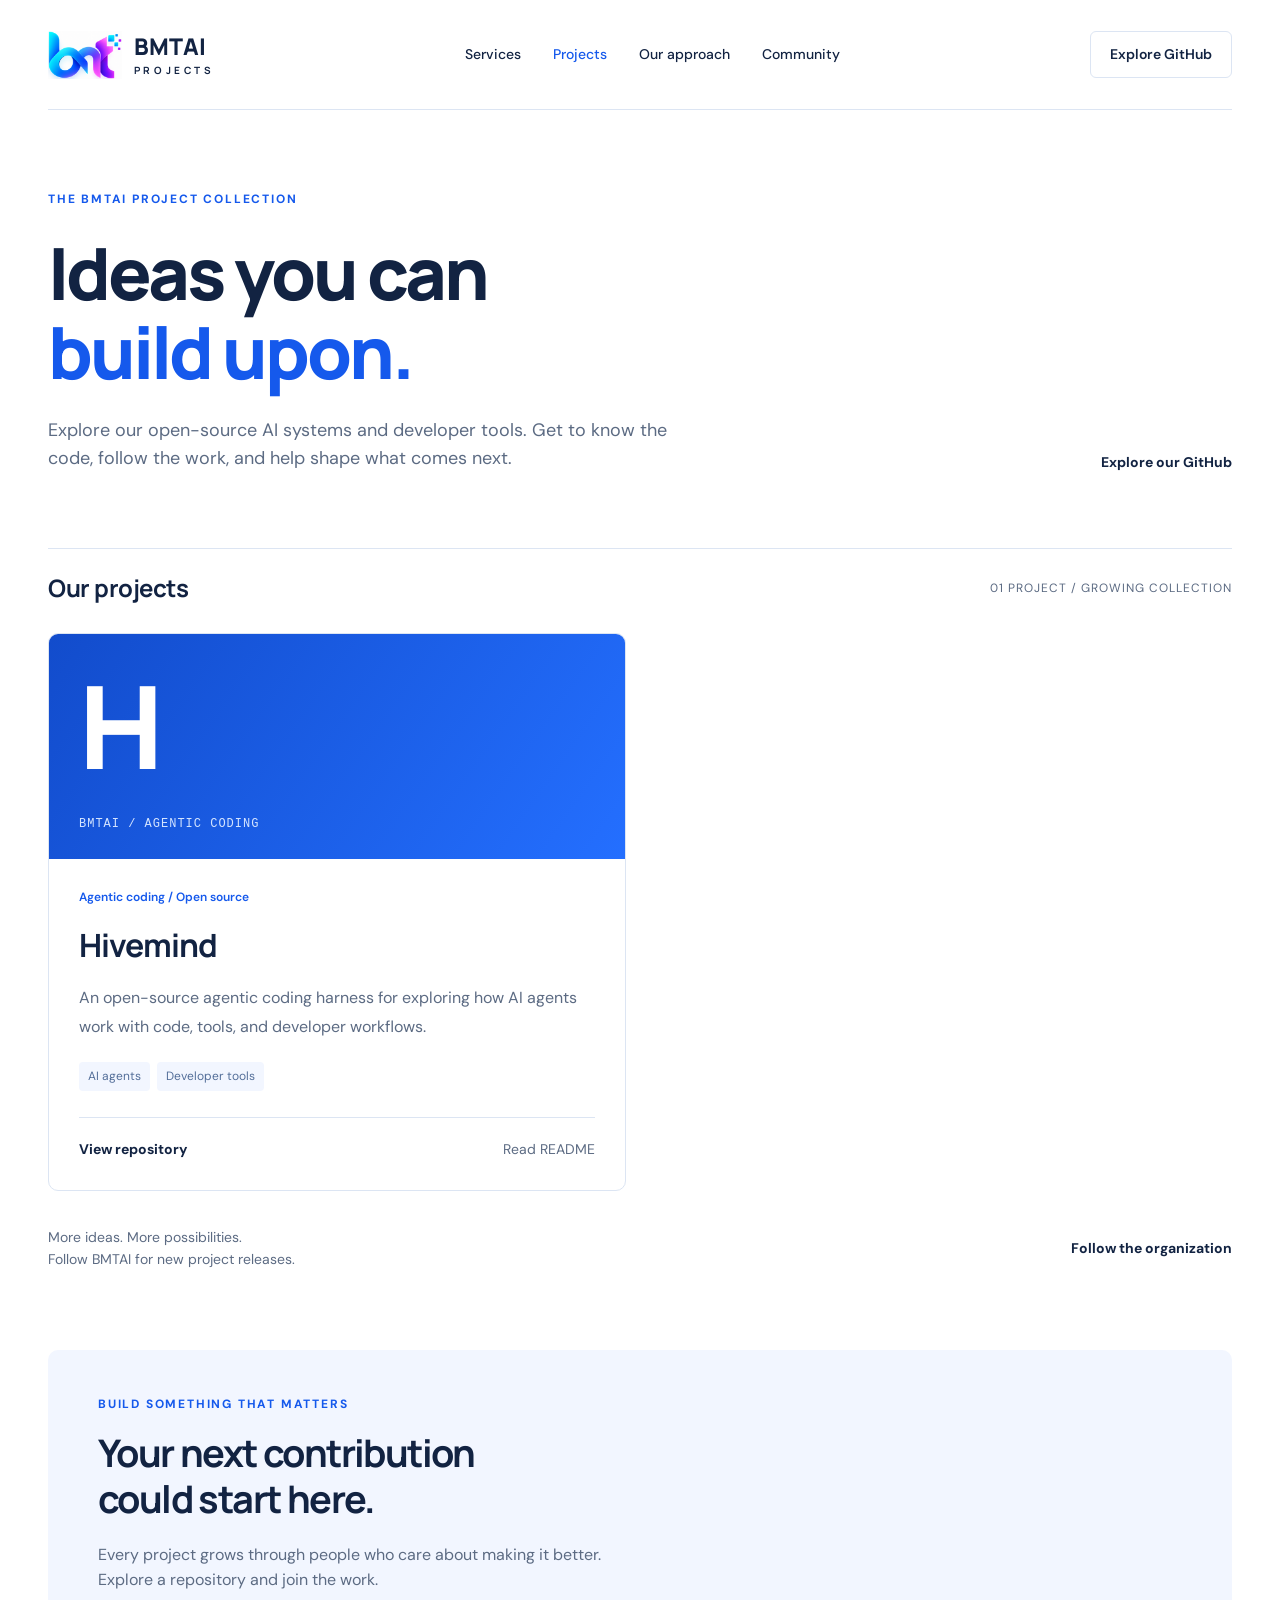
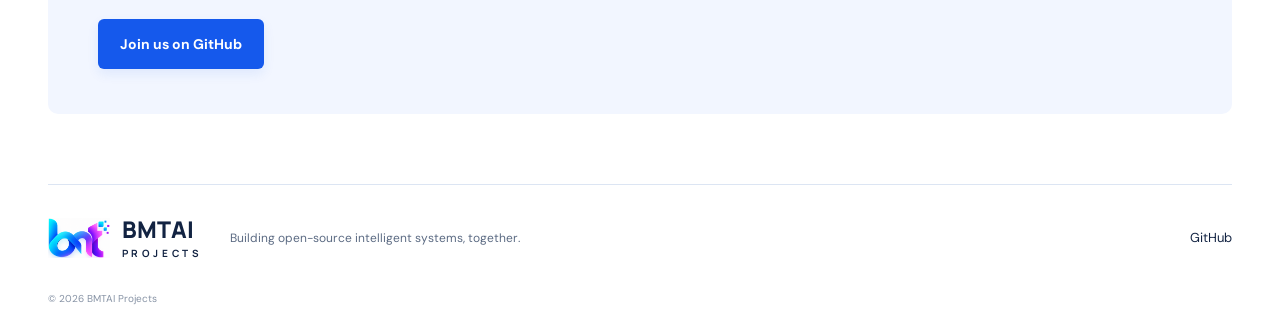
==== commit 5f594f4d: "Use BMTAI logo in header, footer, and favicons Co-Authored-By: Claude Opus 5.5 <noreply@anthropic.co" ====
--- a/projects/index.html
+++ b/projects/index.html
@@ -1,4 +1,4 @@
 <!doctype html>
-<html lang="en"><head><meta charset="utf-8"><meta name="viewport" content="width=device-width,initial-scale=1"><meta name="description" content="BMTAI Projects builds open-source AI systems and developer tools. Built openly, for people who build."><meta name="theme-color" content="#1559ec"><title>Projects — BMTAI Projects</title><link rel="icon" href="/favicon.svg"><link rel="stylesheet" href="/style.css"></head>
-<body><header class="wrap"><a class="brand" href="/" aria-label="BMTAI home"><span class="mark">B<span>///</span></span><span>BMTAI<span class="brand-sub">PROJECTS</span></span></a><nav aria-label="Main navigation"><a href="/#services">Services</a><a href="/projects/" aria-current="page">Projects</a><a href="/#approach">Our approach</a><a href="/#community">Community</a></nav><a class="nav-cta" href="https://github.com/bmtai-projects">Explore GitHub</a></header>
-<main><section class="projects-intro wrap"><div class="eyebrow">THE BMTAI PROJECT COLLECTION</div><h1>Ideas you can<br><em>build upon.</em></h1><div class="intro-row"><p>Explore our open-source AI systems and developer tools. Get to know the code, follow the work, and help shape what comes next.</p><a class="text-link" href="https://github.com/bmtai-projects">Explore our GitHub</a></div></section><section class="project-collection wrap" aria-label="Project collection"><div class="collection-heading"><h2>Our projects</h2><span>01 PROJECT / GROWING COLLECTION</span></div><div class="project-grid" id="project-grid"></div><div class="collection-footer"><p>More ideas. More possibilities.<br>Follow BMTAI for new project releases.</p><a class="text-link" href="https://github.com/bmtai-projects">Follow the organization</a></div></section><section class="project-invitation wrap"><div class="eyebrow">BUILD SOMETHING THAT MATTERS</div><h2>Your next contribution<br>could start here.</h2><p>Every project grows through people who care about making it better.<br>Explore a repository and join the work.</p><a class="button primary" href="https://github.com/bmtai-projects">Join us on GitHub</a></section></main><footer class="wrap"><a class="brand" href="/"><span class="mark">B<span>///</span></span><span>BMTAI<span class="brand-sub">PROJECTS</span></span></a><p>Building open-source intelligent systems, together.</p><a href="https://github.com/bmtai-projects">GitHub</a><small>© <span id="year">2026</span> BMTAI Projects</small></footer><script>document.getElementById('year').textContent=new Date().getFullYear();</script><script src="/projects.js"></script></body></html>
+<html lang="en"><head><meta charset="utf-8"><meta name="viewport" content="width=device-width,initial-scale=1"><meta name="description" content="BMTAI Projects builds open-source AI systems and developer tools. Built openly, for people who build."><meta name="theme-color" content="#1559ec"><title>Projects — BMTAI Projects</title><link rel="icon" type="image/png" sizes="32x32" href="/assets/favicon-32.png"><link rel="icon" type="image/png" sizes="192x192" href="/assets/favicon-192.png"><link rel="apple-touch-icon" href="/assets/apple-touch-icon.png"><link rel="stylesheet" href="/style.css"></head>
+<body><header class="wrap"><a class="brand" href="/" aria-label="BMTAI home"><img class="logo-mark" src="/assets/logo-mark.png" alt="" width="74" height="48"><span>BMTAI<span class="brand-sub">PROJECTS</span></span></a><nav aria-label="Main navigation"><a href="/#services">Services</a><a href="/projects/" aria-current="page">Projects</a><a href="/#approach">Our approach</a><a href="/#community">Community</a></nav><a class="nav-cta" href="https://github.com/bmtai-projects">Explore GitHub</a></header>
+<main><section class="projects-intro wrap"><div class="eyebrow">THE BMTAI PROJECT COLLECTION</div><h1>Ideas you can<br><em>build upon.</em></h1><div class="intro-row"><p>Explore our open-source AI systems and developer tools. Get to know the code, follow the work, and help shape what comes next.</p><a class="text-link" href="https://github.com/bmtai-projects">Explore our GitHub</a></div></section><section class="project-collection wrap" aria-label="Project collection"><div class="collection-heading"><h2>Our projects</h2><span>01 PROJECT / GROWING COLLECTION</span></div><div class="project-grid" id="project-grid"></div><div class="collection-footer"><p>More ideas. More possibilities.<br>Follow BMTAI for new project releases.</p><a class="text-link" href="https://github.com/bmtai-projects">Follow the organization</a></div></section><section class="project-invitation wrap"><div class="eyebrow">BUILD SOMETHING THAT MATTERS</div><h2>Your next contribution<br>could start here.</h2><p>Every project grows through people who care about making it better.<br>Explore a repository and join the work.</p><a class="button primary" href="https://github.com/bmtai-projects">Join us on GitHub</a></section></main><footer class="wrap"><a class="brand" href="/"><img class="logo-mark" src="/assets/logo-mark.png" alt="" width="74" height="48"><span>BMTAI<span class="brand-sub">PROJECTS</span></span></a><p>Building open-source intelligent systems, together.</p><a href="https://github.com/bmtai-projects">GitHub</a><small>© <span id="year">2026</span> BMTAI Projects</small></footer><script>document.getElementById('year').textContent=new Date().getFullYear();</script><script src="/projects.js"></script></body></html>
--- a/style.css
+++ b/style.css
@@ -151,3 +151,7 @@
 @media(max-width:720px){.hero-waves{top:40px;width:100%;height:160px}.brand-panel{grid-template-columns:1fr;gap:10px}.signal-map svg{max-height:250px}.services{padding:55px 0}.service-grid{grid-template-columns:1fr;gap:20px}.svc-visual{height:180px;gap:22px}.svc-body{padding:24px}.service h3{font-size:23px}.flink{width:36px}.process{margin-top:45px}.process ol{grid-template-columns:1fr;gap:22px}.process ol:before{top:0;bottom:0;left:5px;right:auto;width:2px;height:auto}.process ol:after{top:-120px;left:5px;width:2px;height:120px;background:linear-gradient(transparent,var(--blue));animation-name:sweep-v}.process li{padding:0 0 0 30px}.service-callout{margin-top:35px}.ticker{padding:14px 0}.ticker li{font-size:13px}.ticker li:after{margin:0 20px}}
 @media(max-width:420px){nav{font-size:13px}}
 @media(prefers-reduced-motion:reduce){*,*:before,*:after{animation:none!important}}
+/* Brand logo image */
+.logo-mark{display:block;width:auto;height:48px;flex-shrink:0}
+footer .logo-mark{height:40px}
+@media(max-width:720px){.logo-mark{height:40px}}
